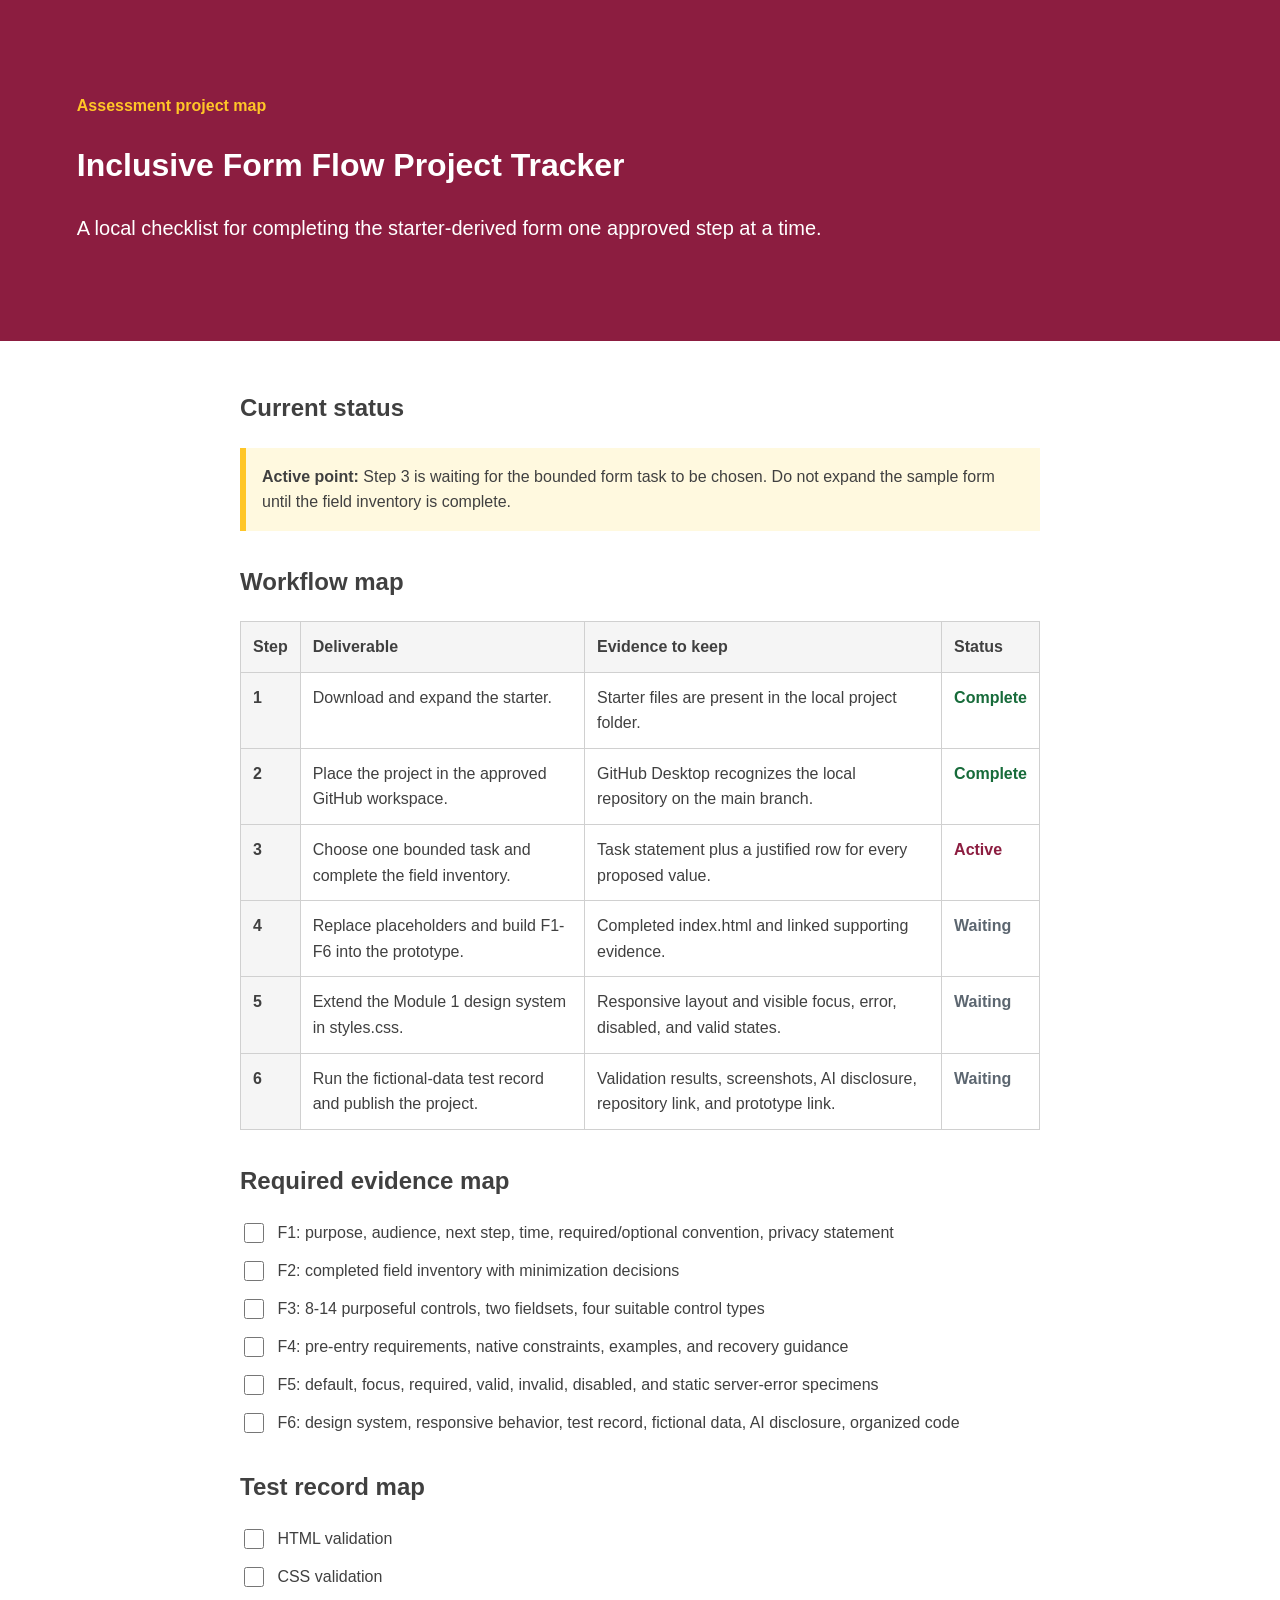
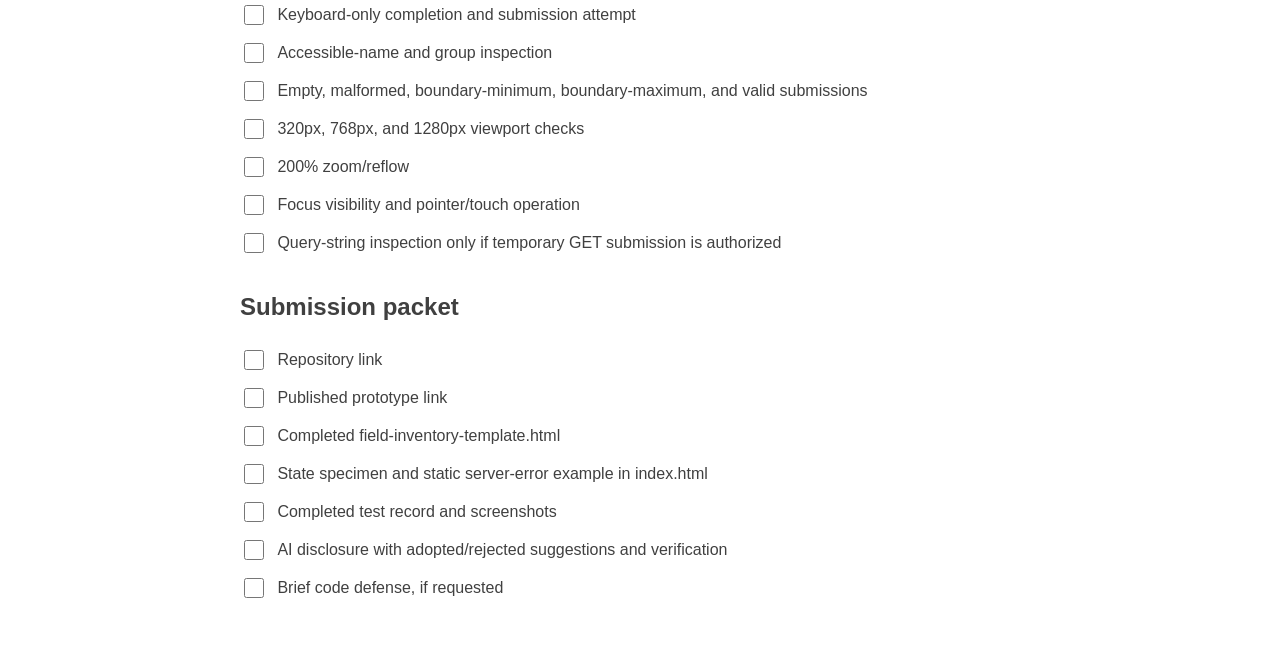
==== assessment-tracker.html @ c63616c9 "Add project tracker and workshop field inventory" ====
<!doctype html>
<html lang="en">
    <head>
        <meta charset="utf-8">
        <meta name="viewport" content="width=device-width,initial-scale=1">
        <title>Inclusive Form Flow - Project Tracker</title>
        <link rel="stylesheet" href="styles.css">
        <style>
        .tracker-table{
            width:100%;
            border-collapse:collapse;
        }
        .tracker-table th,.tracker-table td{
            padding:.75rem;
            border:1px solid #d0d0d0;
            text-align:left;
            vertical-align:top;
        }
        .tracker-table th{
            background:#f5f5f5;
        }
        .status{
            white-space:nowrap;
            font-weight:700;
        }
        .status-done{color:#176b3a;}
        .status-next{color:var(--color-action);}
        .status-wait{color:var(--color-muted);}
        .checklist{
            display:grid;
            gap:.75rem;
        }
        .checklist label{
            display:flex;
            gap:.65rem;
            align-items:flex-start;
            font-weight:400;
        }
        .checklist input{
            inline-size:1.25rem;
            block-size:1.25rem;
            flex:0 0 auto;
        }
        .note{
            padding:1rem;
            border-left:.4rem solid var(--color-accent);
            background:#fff9df;
        }
        </style>
    </head>
    <body>
        <header class="page-header">
            <p class="eyebrow">Assessment project map</p>
            <h1>Inclusive Form Flow Project Tracker</h1>
            <p class="lede">A local checklist for completing the starter-derived form one approved step at a time.</p>
        </header>
        <main>
            <section aria-labelledby="current-status">
                <h2 id="current-status">Current status</h2>
                <p class="note"><strong>Active point:</strong> Step 3 is waiting for the bounded form task to be chosen. Do not expand the sample form until the field inventory is complete.</p>
            </section>

            <section aria-labelledby="workflow-map">
                <h2 id="workflow-map">Workflow map</h2>
                <table class="tracker-table">
                    <thead>
                        <tr>
                            <th>Step</th>
                            <th>Deliverable</th>
                            <th>Evidence to keep</th>
                            <th>Status</th>
                        </tr>
                    </thead>
                    <tbody>
                        <tr>
                            <th scope="row">1</th>
                            <td>Download and expand the starter.</td>
                            <td>Starter files are present in the local project folder.</td>
                            <td class="status status-done">Complete</td>
                        </tr>
                        <tr>
                            <th scope="row">2</th>
                            <td>Place the project in the approved GitHub workspace.</td>
                            <td>GitHub Desktop recognizes the local repository on the main branch.</td>
                            <td class="status status-done">Complete</td>
                        </tr>
                        <tr>
                            <th scope="row">3</th>
                            <td>Choose one bounded task and complete the field inventory.</td>
                            <td>Task statement plus a justified row for every proposed value.</td>
                            <td class="status status-next">Active</td>
                        </tr>
                        <tr>
                            <th scope="row">4</th>
                            <td>Replace placeholders and build F1-F6 into the prototype.</td>
                            <td>Completed index.html and linked supporting evidence.</td>
                            <td class="status status-wait">Waiting</td>
                        </tr>
                        <tr>
                            <th scope="row">5</th>
                            <td>Extend the Module 1 design system in styles.css.</td>
                            <td>Responsive layout and visible focus, error, disabled, and valid states.</td>
                            <td class="status status-wait">Waiting</td>
                        </tr>
                        <tr>
                            <th scope="row">6</th>
                            <td>Run the fictional-data test record and publish the project.</td>
                            <td>Validation results, screenshots, AI disclosure, repository link, and prototype link.</td>
                            <td class="status status-wait">Waiting</td>
                        </tr>
                    </tbody>
                </table>
            </section>

            <section aria-labelledby="evidence-map">
                <h2 id="evidence-map">Required evidence map</h2>
                <div class="checklist">
                    <label><input type="checkbox"> F1: purpose, audience, next step, time, required/optional convention, privacy statement</label>
                    <label><input type="checkbox"> F2: completed field inventory with minimization decisions</label>
                    <label><input type="checkbox"> F3: 8-14 purposeful controls, two fieldsets, four suitable control types</label>
                    <label><input type="checkbox"> F4: pre-entry requirements, native constraints, examples, and recovery guidance</label>
                    <label><input type="checkbox"> F5: default, focus, required, valid, invalid, disabled, and static server-error specimens</label>
                    <label><input type="checkbox"> F6: design system, responsive behavior, test record, fictional data, AI disclosure, organized code</label>
                </div>
            </section>

            <section aria-labelledby="test-map">
                <h2 id="test-map">Test record map</h2>
                <div class="checklist">
                    <label><input type="checkbox"> HTML validation</label>
                    <label><input type="checkbox"> CSS validation</label>
                    <label><input type="checkbox"> Keyboard-only completion and submission attempt</label>
                    <label><input type="checkbox"> Accessible-name and group inspection</label>
                    <label><input type="checkbox"> Empty, malformed, boundary-minimum, boundary-maximum, and valid submissions</label>
                    <label><input type="checkbox"> 320px, 768px, and 1280px viewport checks</label>
                    <label><input type="checkbox"> 200% zoom/reflow</label>
                    <label><input type="checkbox"> Focus visibility and pointer/touch operation</label>
                    <label><input type="checkbox"> Query-string inspection only if temporary GET submission is authorized</label>
                </div>
            </section>

            <section aria-labelledby="submission-map">
                <h2 id="submission-map">Submission packet</h2>
                <div class="checklist">
                    <label><input type="checkbox"> Repository link</label>
                    <label><input type="checkbox"> Published prototype link</label>
                    <label><input type="checkbox"> Completed field-inventory-template.html</label>
                    <label><input type="checkbox"> State specimen and static server-error example in index.html</label>
                    <label><input type="checkbox"> Completed test record and screenshots</label>
                    <label><input type="checkbox"> AI disclosure with adopted/rejected suggestions and verification</label>
                    <label><input type="checkbox"> Brief code defense, if requested</label>
                </div>
            </section>
        </main>
    </body>
</html>
---- styles.css ----
:root{
    --color-text:#404040;
    --color-surface:#fff;
    --color-action:#8c1d40;
    --color-accent:#ffc627;
    --color-border:#747474;
    --color-error:#b3261e;
    --color-muted:#5c6670;
    --space-3:1rem;
    --radius:.5rem;
    --measure:68ch;
}
*,*::before,*::after{
    box-sizing:border-box;
}
body{
    margin:0;
    color:var(--color-text);
    background:var(--color-surface);
    font-family:Arial,sans-serif;
    line-height:1.6;
}
.page-header{
    padding:clamp(2rem,6vw,5rem);
    background:var(--color-action);
    color:#fff;
}
.eyebrow{
    color:var(--color-accent);
    font-weight:700;
}
.lede{
    max-width:var(--measure);
    font-size:1.25rem;
}
main{
    max-width:52rem;
    margin:auto;
    padding:var(--space-3);
}
section,form{
    margin-block:2rem;
}
form,fieldset,.field{
    display:grid;
    gap:.65rem;
}
form{
    gap:1.5rem;
}
fieldset{
    padding:1rem;
    border:1px solid #d0d0d0;
    border-radius:var(--radius);
}
legend,label{
    font-weight:700;
}
.help{
    margin:0;
    color:var(--color-muted);
}
input,select,textarea,button{
    font:inherit;
}
input:not([type="radio"]):not([type="checkbox"]),select,textarea{
    width:100%;
    padding:.75rem;
    border:2px solid var(--color-border);
    border-radius:.25rem;
}
textarea{
    min-height:8rem;
    resize:vertical;
}
.choice{
    display:flex;
    gap:.65rem;
    align-items:flex-start;
    padding:.5rem 0;
}
.choice input{
    inline-size:1.25rem;
    block-size:1.25rem;
}
button{
    justify-self:start;
    min-height:44px;
    padding:.75rem 1rem;
    background:var(--color-action);
    color:#fff;
    border:2px solid var(--color-action);
    border-radius:.25rem;
    font-weight:700;
}
:focus-visible{
    outline:.2rem solid var(--color-accent);
    outline-offset:.2rem;
}
.error-summary,.field-error{
    padding:1rem;
    border-left:.4rem solid var(--color-error);
    background:#fff1f0;
}
.field-error input{
    border-color:var(--color-error);
}
button:disabled{
    opacity:.55;
    cursor:not-allowed;
}
@media (min-width:48rem){
    .paired-fields{
        display:grid;
        grid-template-columns:1fr 1fr;
        gap:1rem;
    }
}
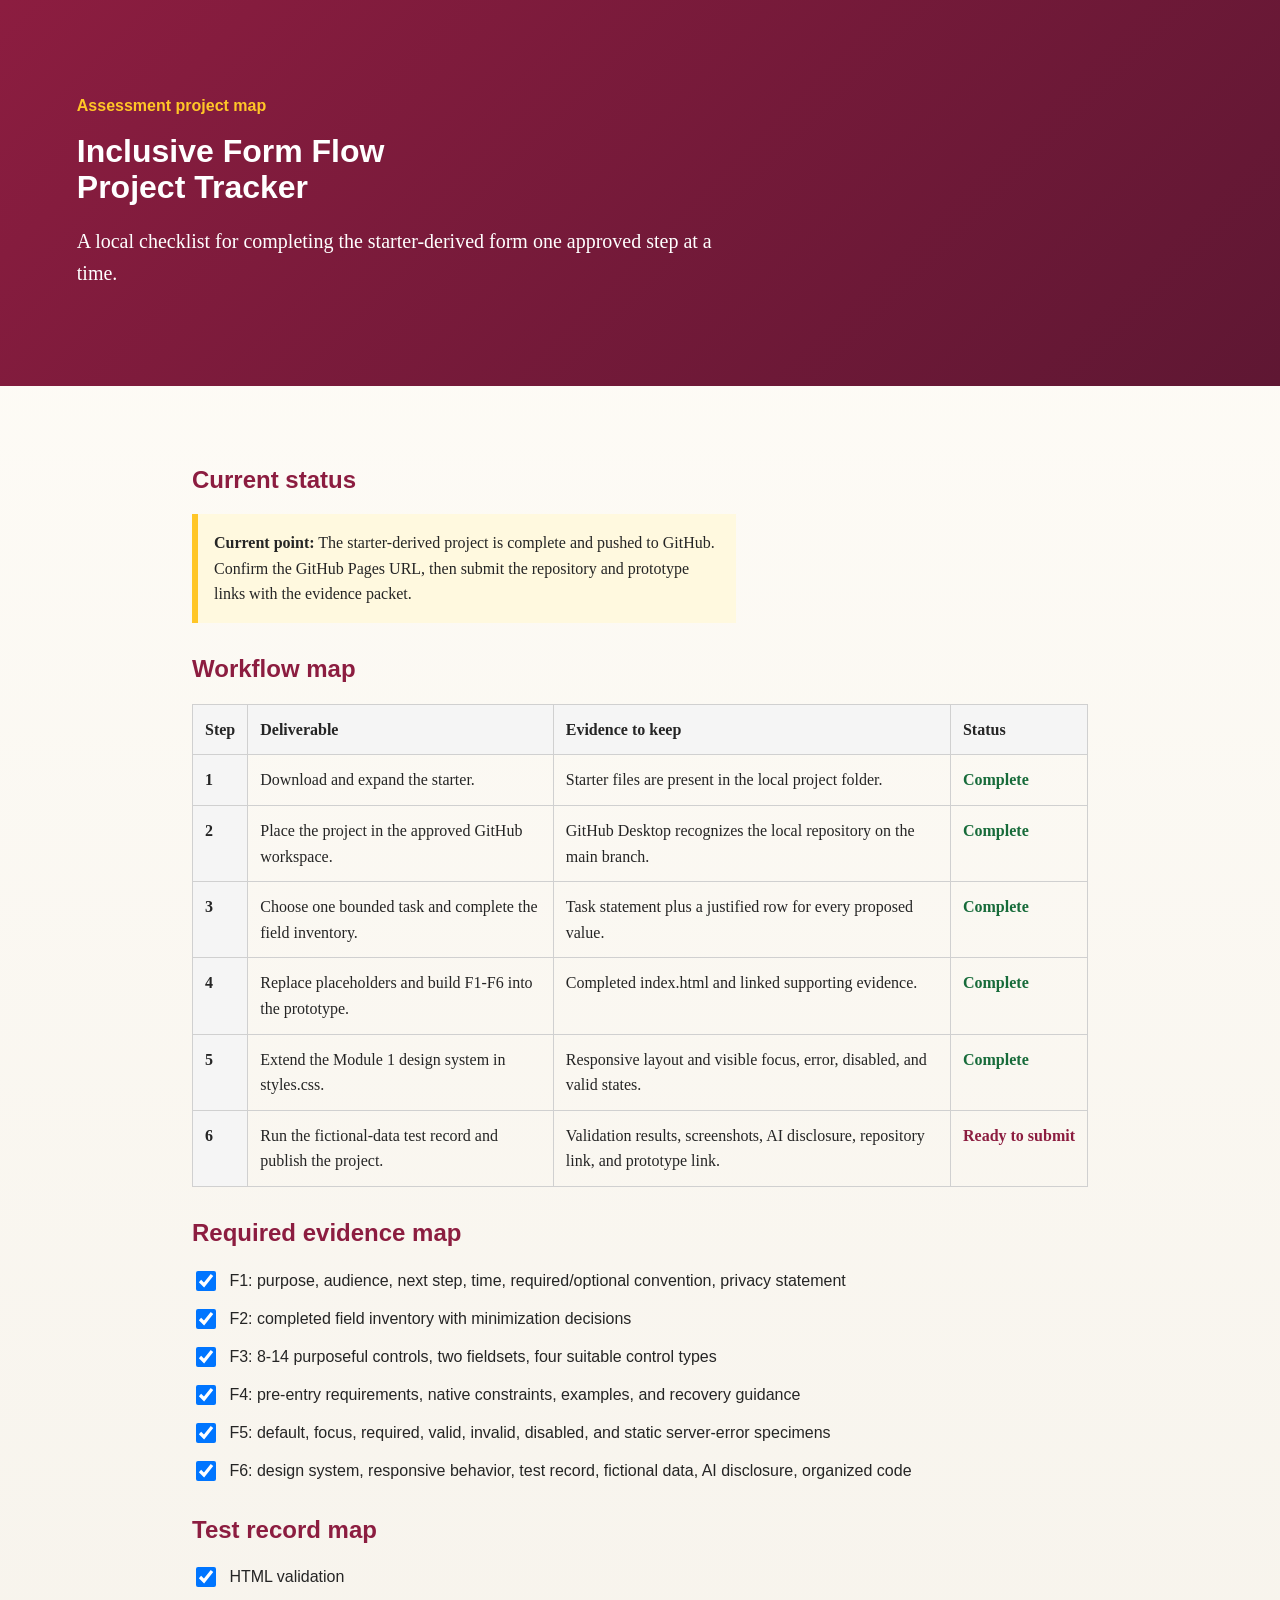
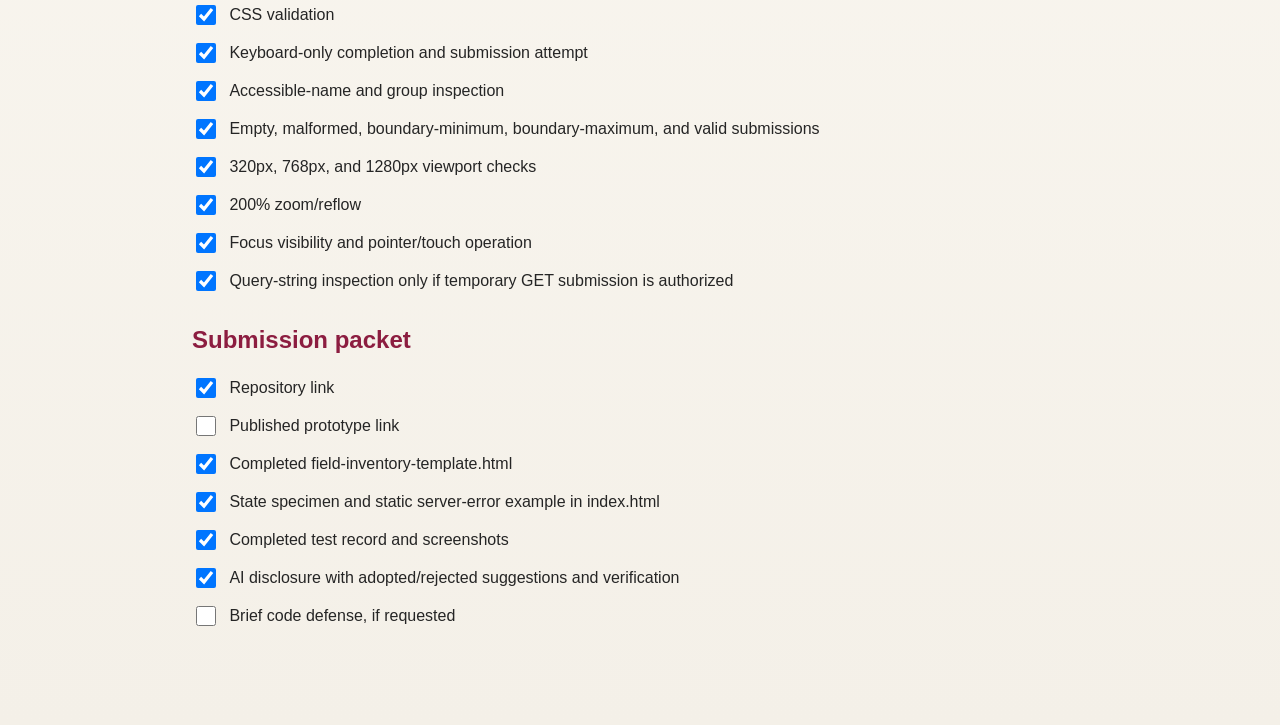
==== commit c1b4b8a0: "Update project tracker completion status" ====
--- a/assessment-tracker.html
+++ b/assessment-tracker.html
@@ -57,7 +57,7 @@
         <main>
             <section aria-labelledby="current-status">
                 <h2 id="current-status">Current status</h2>
-                <p class="note"><strong>Active point:</strong> Step 3 is waiting for the bounded form task to be chosen. Do not expand the sample form until the field inventory is complete.</p>
+                <p class="note"><strong>Current point:</strong> The starter-derived project is complete and pushed to GitHub. Confirm the GitHub Pages URL, then submit the repository and prototype links with the evidence packet.</p>
             </section>
 
             <section aria-labelledby="workflow-map">
@@ -88,25 +88,25 @@
                             <th scope="row">3</th>
                             <td>Choose one bounded task and complete the field inventory.</td>
                             <td>Task statement plus a justified row for every proposed value.</td>
-                            <td class="status status-next">Active</td>
+                            <td class="status status-done">Complete</td>
                         </tr>
                         <tr>
                             <th scope="row">4</th>
                             <td>Replace placeholders and build F1-F6 into the prototype.</td>
                             <td>Completed index.html and linked supporting evidence.</td>
-                            <td class="status status-wait">Waiting</td>
+                            <td class="status status-done">Complete</td>
                         </tr>
                         <tr>
                             <th scope="row">5</th>
                             <td>Extend the Module 1 design system in styles.css.</td>
                             <td>Responsive layout and visible focus, error, disabled, and valid states.</td>
-                            <td class="status status-wait">Waiting</td>
+                            <td class="status status-done">Complete</td>
                         </tr>
                         <tr>
                             <th scope="row">6</th>
                             <td>Run the fictional-data test record and publish the project.</td>
                             <td>Validation results, screenshots, AI disclosure, repository link, and prototype link.</td>
-                            <td class="status status-wait">Waiting</td>
+                            <td class="status status-next">Ready to submit</td>
                         </tr>
                     </tbody>
                 </table>
@@ -115,39 +115,39 @@
             <section aria-labelledby="evidence-map">
                 <h2 id="evidence-map">Required evidence map</h2>
                 <div class="checklist">
-                    <label><input type="checkbox"> F1: purpose, audience, next step, time, required/optional convention, privacy statement</label>
-                    <label><input type="checkbox"> F2: completed field inventory with minimization decisions</label>
-                    <label><input type="checkbox"> F3: 8-14 purposeful controls, two fieldsets, four suitable control types</label>
-                    <label><input type="checkbox"> F4: pre-entry requirements, native constraints, examples, and recovery guidance</label>
-                    <label><input type="checkbox"> F5: default, focus, required, valid, invalid, disabled, and static server-error specimens</label>
-                    <label><input type="checkbox"> F6: design system, responsive behavior, test record, fictional data, AI disclosure, organized code</label>
+                    <label><input type="checkbox" checked> F1: purpose, audience, next step, time, required/optional convention, privacy statement</label>
+                    <label><input type="checkbox" checked> F2: completed field inventory with minimization decisions</label>
+                    <label><input type="checkbox" checked> F3: 8-14 purposeful controls, two fieldsets, four suitable control types</label>
+                    <label><input type="checkbox" checked> F4: pre-entry requirements, native constraints, examples, and recovery guidance</label>
+                    <label><input type="checkbox" checked> F5: default, focus, required, valid, invalid, disabled, and static server-error specimens</label>
+                    <label><input type="checkbox" checked> F6: design system, responsive behavior, test record, fictional data, AI disclosure, organized code</label>
                 </div>
             </section>
 
             <section aria-labelledby="test-map">
                 <h2 id="test-map">Test record map</h2>
                 <div class="checklist">
-                    <label><input type="checkbox"> HTML validation</label>
-                    <label><input type="checkbox"> CSS validation</label>
-                    <label><input type="checkbox"> Keyboard-only completion and submission attempt</label>
-                    <label><input type="checkbox"> Accessible-name and group inspection</label>
-                    <label><input type="checkbox"> Empty, malformed, boundary-minimum, boundary-maximum, and valid submissions</label>
-                    <label><input type="checkbox"> 320px, 768px, and 1280px viewport checks</label>
-                    <label><input type="checkbox"> 200% zoom/reflow</label>
-                    <label><input type="checkbox"> Focus visibility and pointer/touch operation</label>
-                    <label><input type="checkbox"> Query-string inspection only if temporary GET submission is authorized</label>
+                    <label><input type="checkbox" checked> HTML validation</label>
+                    <label><input type="checkbox" checked> CSS validation</label>
+                    <label><input type="checkbox" checked> Keyboard-only completion and submission attempt</label>
+                    <label><input type="checkbox" checked> Accessible-name and group inspection</label>
+                    <label><input type="checkbox" checked> Empty, malformed, boundary-minimum, boundary-maximum, and valid submissions</label>
+                    <label><input type="checkbox" checked> 320px, 768px, and 1280px viewport checks</label>
+                    <label><input type="checkbox" checked> 200% zoom/reflow</label>
+                    <label><input type="checkbox" checked> Focus visibility and pointer/touch operation</label>
+                    <label><input type="checkbox" checked> Query-string inspection only if temporary GET submission is authorized</label>
                 </div>
             </section>
 
             <section aria-labelledby="submission-map">
                 <h2 id="submission-map">Submission packet</h2>
                 <div class="checklist">
-                    <label><input type="checkbox"> Repository link</label>
+                    <label><input type="checkbox" checked> Repository link</label>
                     <label><input type="checkbox"> Published prototype link</label>
-                    <label><input type="checkbox"> Completed field-inventory-template.html</label>
-                    <label><input type="checkbox"> State specimen and static server-error example in index.html</label>
-                    <label><input type="checkbox"> Completed test record and screenshots</label>
-                    <label><input type="checkbox"> AI disclosure with adopted/rejected suggestions and verification</label>
+                    <label><input type="checkbox" checked> Completed field-inventory-template.html</label>
+                    <label><input type="checkbox" checked> State specimen and static server-error example in index.html</label>
+                    <label><input type="checkbox" checked> Completed test record and screenshots</label>
+                    <label><input type="checkbox" checked> AI disclosure with adopted/rejected suggestions and verification</label>
                     <label><input type="checkbox"> Brief code defense, if requested</label>
                 </div>
             </section>
--- a/styles.css
+++ b/styles.css
@@ -1,13 +1,15 @@
 :root{
-    --color-text:#404040;
-    --color-surface:#fff;
+    --color-text:#252525;
+    --color-surface:#fffdf8;
+    --color-surface-alt:#f4f0e8;
     --color-action:#8c1d40;
     --color-accent:#ffc627;
-    --color-border:#747474;
+    --color-border:#626262;
+    --color-border-soft:#d6d0c5;
     --color-error:#b3261e;
     --color-muted:#5c6670;
     --space-3:1rem;
-    --radius:.5rem;
+    --radius:.35rem;
     --measure:68ch;
 }
 *,*::before,*::after{
@@ -16,13 +18,27 @@
 body{
     margin:0;
     color:var(--color-text);
-    background:var(--color-surface);
-    font-family:Arial,sans-serif;
+    background:linear-gradient(180deg,#fffdf8 0%,#f4f0e8 100%);
+    font-family:Georgia,"Times New Roman",serif;
     line-height:1.6;
+}
+.page-header h1,
+h2,
+h3,
+button,
+label,
+legend,
+.eyebrow{
+    font-family:"Trebuchet MS",Arial,sans-serif;
+}
+.page-header h1{
+    max-width:18ch;
+    margin-block:.35rem 1rem;
+    line-height:1.1;
 }
 .page-header{
     padding:clamp(2rem,6vw,5rem);
-    background:var(--color-action);
+    background:linear-gradient(135deg,var(--color-action),#5f1733);
     color:#fff;
 }
 .eyebrow{
@@ -34,12 +50,23 @@
     font-size:1.25rem;
 }
 main{
-    max-width:52rem;
+    max-width:58rem;
     margin:auto;
-    padding:var(--space-3);
+    padding:clamp(1rem,4vw,3rem) var(--space-3) 4rem;
 }
 section,form{
     margin-block:2rem;
+}
+h2{
+    color:var(--color-action);
+    line-height:1.2;
+}
+h3{
+    margin-block-start:0;
+}
+section > p,
+section > ul{
+    max-width:var(--measure);
 }
 form,fieldset,.field{
     display:grid;
@@ -49,9 +76,10 @@
     gap:1.5rem;
 }
 fieldset{
-    padding:1rem;
-    border:1px solid #d0d0d0;
+    padding:clamp(1rem,3vw,1.5rem);
+    border:1px solid var(--color-border-soft);
     border-radius:var(--radius);
+    background:rgba(255,255,255,.72);
 }
 legend,label{
     font-weight:700;
@@ -68,6 +96,13 @@
     padding:.75rem;
     border:2px solid var(--color-border);
     border-radius:.25rem;
+    background:#fff;
+    color:var(--color-text);
+}
+input:not([type="radio"]):not([type="checkbox"]):focus,
+select:focus,
+textarea:focus{
+    border-color:var(--color-action);
 }
 textarea{
     min-height:8rem;
@@ -82,6 +117,8 @@
 .choice input{
     inline-size:1.25rem;
     block-size:1.25rem;
+    margin-block-start:.2rem;
+    accent-color:var(--color-action);
 }
 button{
     justify-self:start;
@@ -92,6 +129,12 @@
     border:2px solid var(--color-action);
     border-radius:.25rem;
     font-weight:700;
+    cursor:pointer;
+    transition:background-color .15s ease,transform .15s ease;
+}
+button:hover:not(:disabled){
+    background:#68162f;
+    transform:translateY(-1px);
 }
 :focus-visible{
     outline:.2rem solid var(--color-accent);
@@ -102,12 +145,31 @@
     border-left:.4rem solid var(--color-error);
     background:#fff1f0;
 }
+.error-summary h3{
+    color:var(--color-error);
+}
 .field-error input{
     border-color:var(--color-error);
+    background:#fffafa;
+}
+.state-grid{
+    display:grid;
+    gap:1rem;
+}
+.state-example{
+    padding:1rem;
+    border:1px solid var(--color-border-soft);
+    border-radius:var(--radius);
+    background:var(--color-surface-alt);
+}
+.state-example p{
+    margin-block-end:0;
 }
 button:disabled{
     opacity:.55;
     cursor:not-allowed;
+    background:#686868;
+    border-color:#686868;
 }
 @media (min-width:48rem){
     .paired-fields{
@@ -115,4 +177,7 @@
         grid-template-columns:1fr 1fr;
         gap:1rem;
     }
+    .state-grid{
+        grid-template-columns:1fr 1fr;
+    }
 }
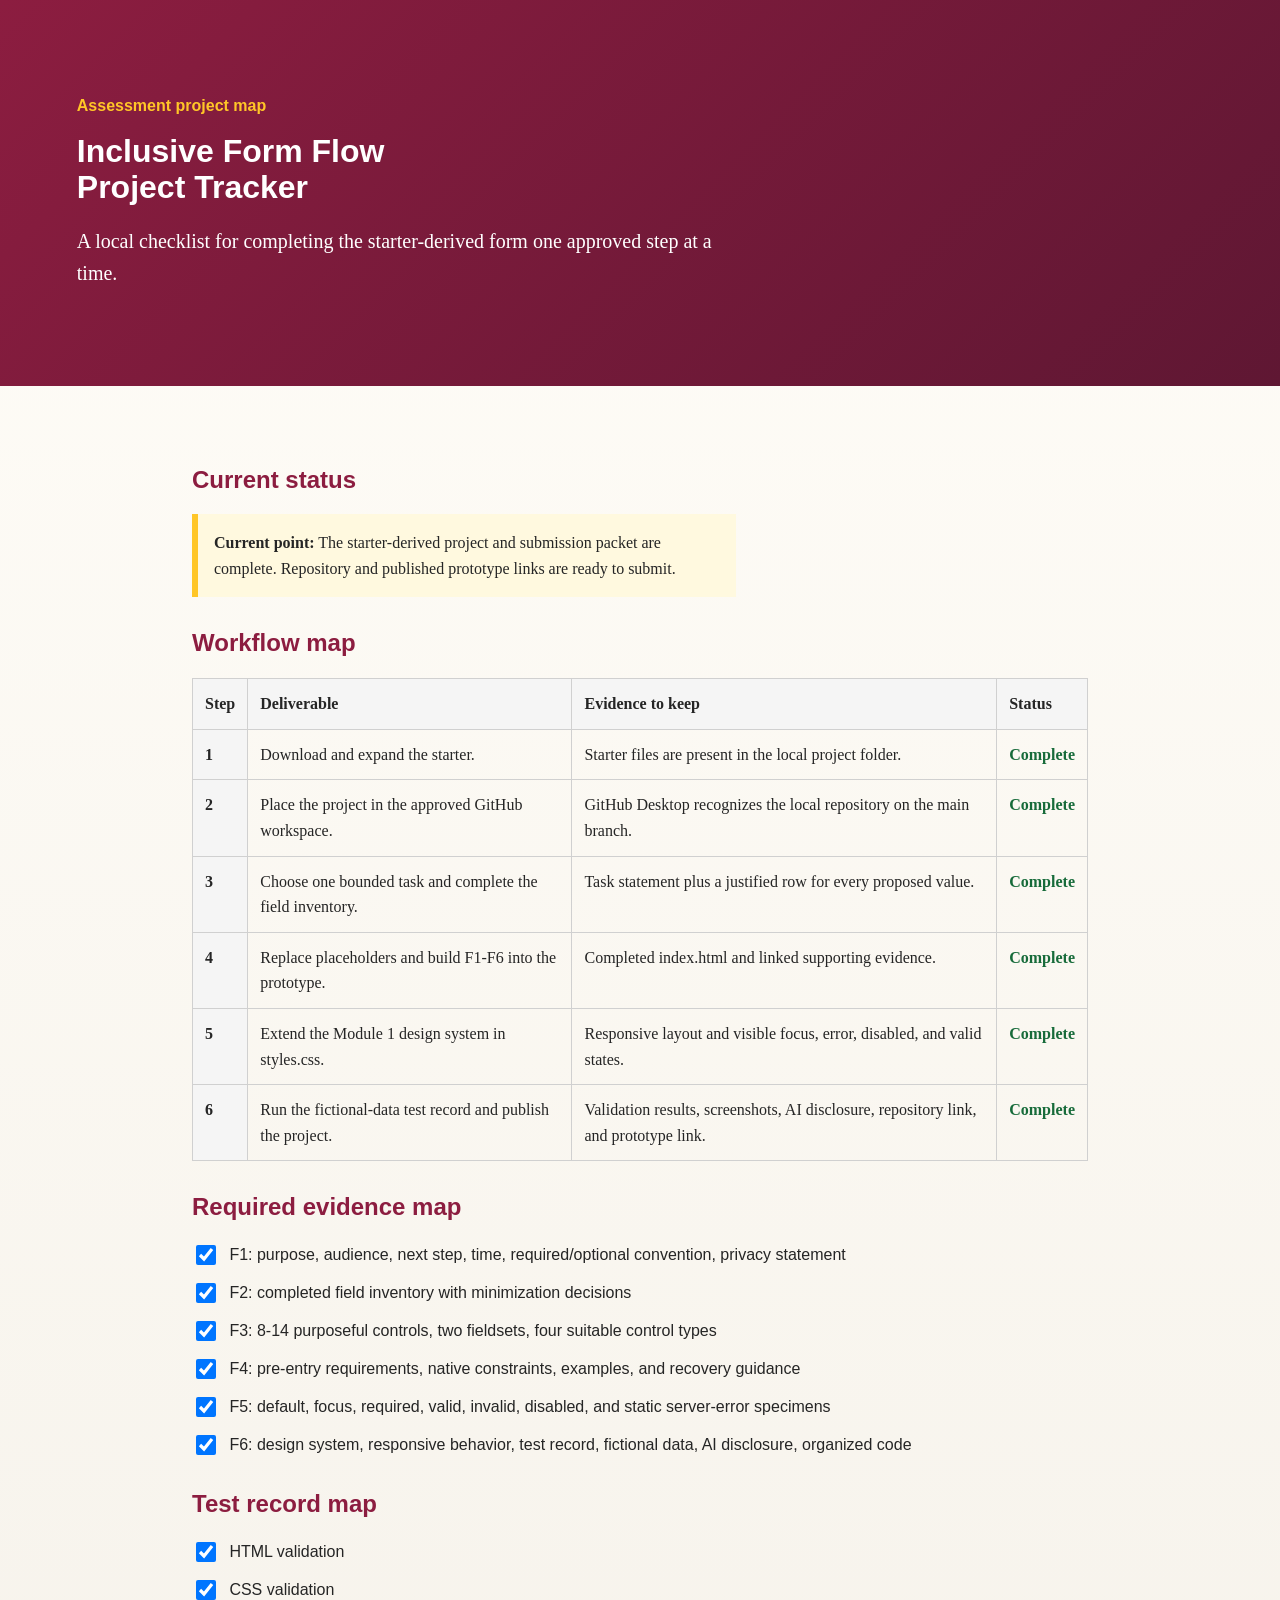
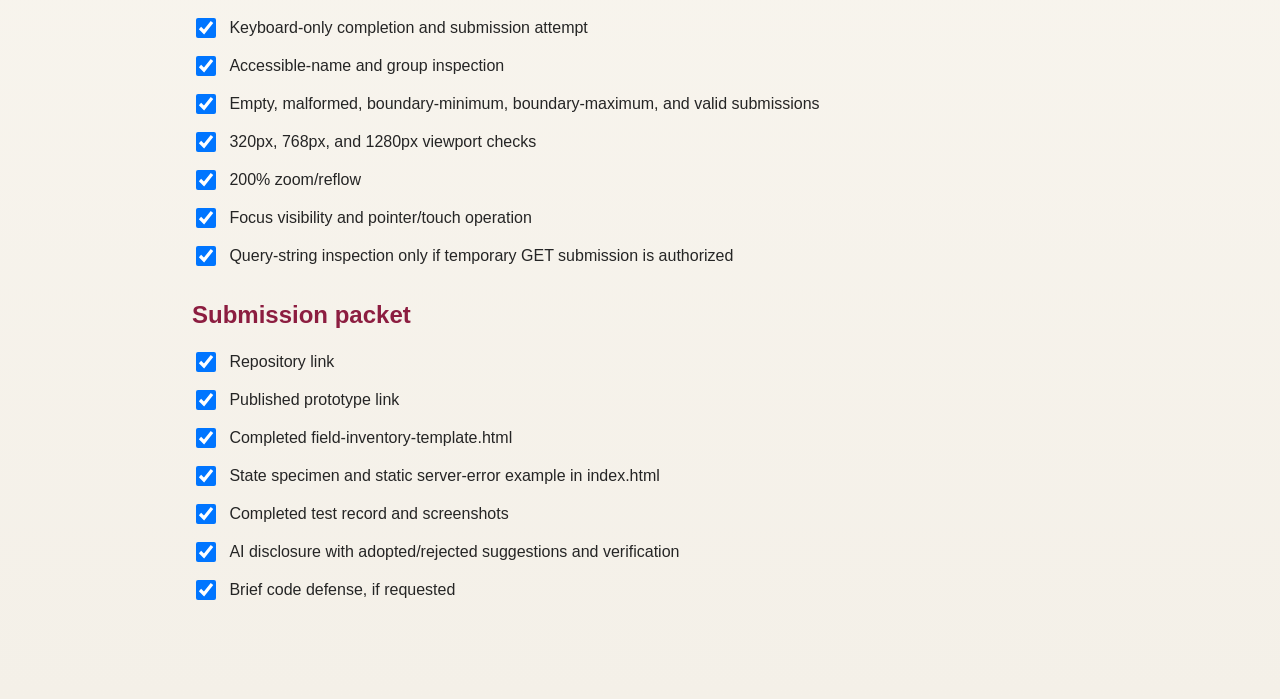
==== commit ef7389af: "Mark project and submission packet complete" ====
--- a/assessment-tracker.html
+++ b/assessment-tracker.html
@@ -57,7 +57,7 @@
         <main>
             <section aria-labelledby="current-status">
                 <h2 id="current-status">Current status</h2>
-                <p class="note"><strong>Current point:</strong> The starter-derived project is complete and pushed to GitHub. Confirm the GitHub Pages URL, then submit the repository and prototype links with the evidence packet.</p>
+                <p class="note"><strong>Current point:</strong> The starter-derived project and submission packet are complete. Repository and published prototype links are ready to submit.</p>
             </section>
 
             <section aria-labelledby="workflow-map">
@@ -106,7 +106,7 @@
                             <th scope="row">6</th>
                             <td>Run the fictional-data test record and publish the project.</td>
                             <td>Validation results, screenshots, AI disclosure, repository link, and prototype link.</td>
-                            <td class="status status-next">Ready to submit</td>
+                            <td class="status status-done">Complete</td>
                         </tr>
                     </tbody>
                 </table>
@@ -143,12 +143,12 @@
                 <h2 id="submission-map">Submission packet</h2>
                 <div class="checklist">
                     <label><input type="checkbox" checked> Repository link</label>
-                    <label><input type="checkbox"> Published prototype link</label>
+                    <label><input type="checkbox" checked> Published prototype link</label>
                     <label><input type="checkbox" checked> Completed field-inventory-template.html</label>
                     <label><input type="checkbox" checked> State specimen and static server-error example in index.html</label>
                     <label><input type="checkbox" checked> Completed test record and screenshots</label>
                     <label><input type="checkbox" checked> AI disclosure with adopted/rejected suggestions and verification</label>
-                    <label><input type="checkbox"> Brief code defense, if requested</label>
+                    <label><input type="checkbox" checked> Brief code defense, if requested</label>
                 </div>
             </section>
         </main>
